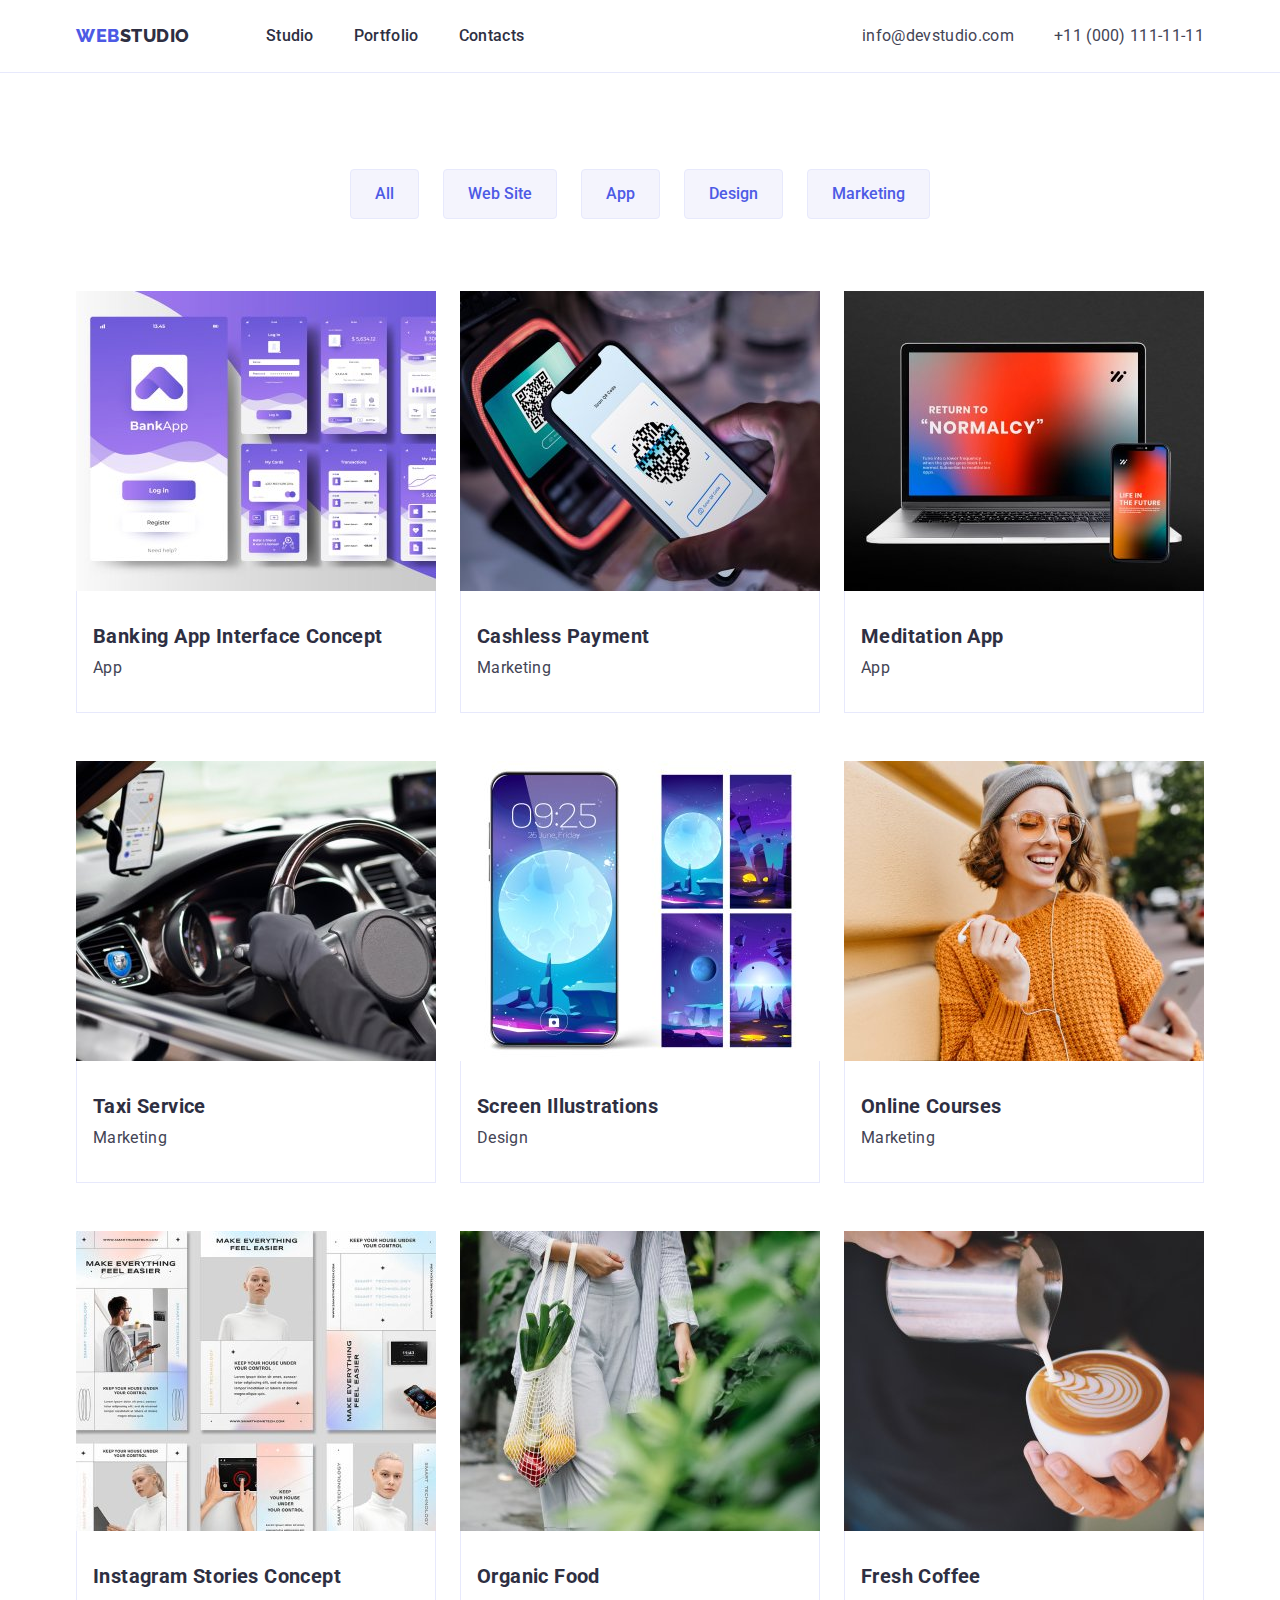
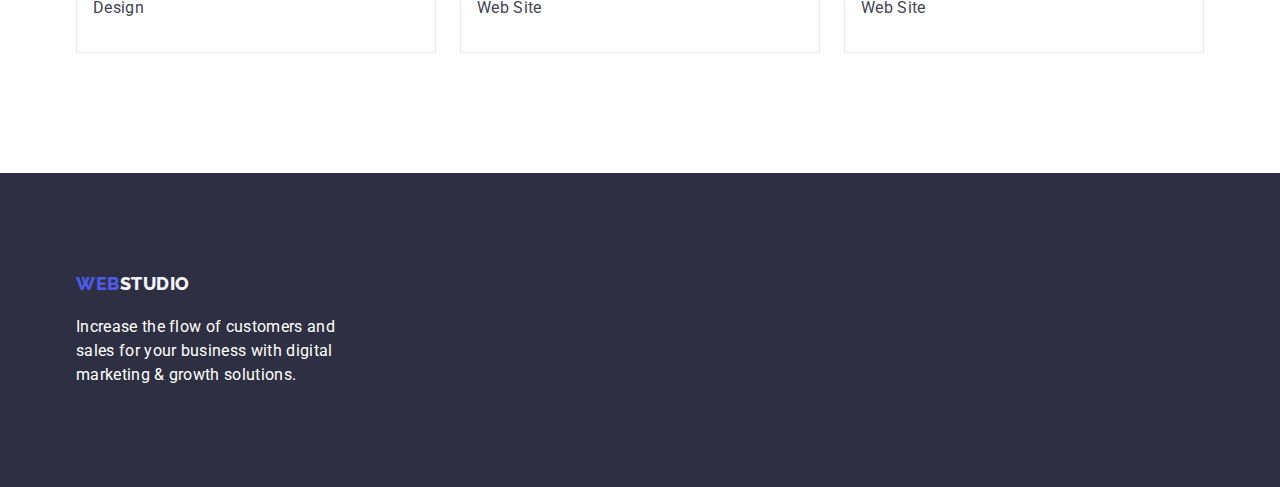
==== portfolio.html @ 06c3dc41 "init" ====
<!DOCTYPE html>
<html lang="en">
  <head>
    <meta charset="UTF-8" />
    <meta name="viewport" content="width=device-width, initial-scale=1.0" />
    <link
      rel="stylesheet"
      href="https://cdn.jsdelivr.net/npm/modern-normalize@2.0.0/modern-normalize.min.css"
    />
    <link
      href="https://fonts.googleapis.com/css2?family=Raleway:ital,wght@0,800;1,800&family=Roboto:wght@400;500;700;900&display=swap"
      rel="stylesheet"
    />
    <link rel="stylesheet" href="./css/style.css" />

    <title>Web Studio</title>
  </head>
  <body>
    <div class="page-container">
      <header class="header">
        <div class="container">
          <nav class="nav">
            <a class="logo logo_header" href="./"
              ><span class="logo_colored">Web</span>studio</a
            >
            <ul class="list">
              <li><a class="link" href="./">Studio</a></li>
              <li><a class="link" href="./portfolio.html">Portfolio</a></li>
              <li><a class="link" href="">Contacts</a></li>
            </ul>
          </nav>

          <address class="contacts">
            <ul class="list">
              <li class="contacts__item">
                <a class="link" href="mailto:info@devstudio.com"
                  >info@devstudio.com</a
                >
              </li>
              <li class="contacts__item">
                <a class="link" href="tel:+110001111111">+11 (000) 111-11-11</a>
              </li>
            </ul>
          </address>
        </div>
      </header>
      <main>
        <section class="section portfolio-page">
          <div class="container">
            <h1 class="hidden">Portfolio</h1>

            <ul class="filters">
              <li><button type="button" class="filter-btn">All</button></li>
              <li>
                <button type="button" class="filter-btn">Web Site</button>
              </li>
              <li><button type="button" class="filter-btn">App</button></li>
              <li><button type="button" class="filter-btn">Design</button></li>
              <li>
                <button type="button" class="filter-btn">Marketing</button>
              </li>
            </ul>
            <ul class="portfolio">
              <li>
                <div class="img-wrapper">
                  <img
                    src="./images/portfolio/img-1.jpg"
                    alt="Portfolio item image"
                    width="360"
                    height="300"
                  />
                </div>
                <div class="portfolio-info">
                  <h2>Banking App Interface Concept</h2>
                  <p>App</p>
                </div>
              </li>
              <li>
                <div class="img-wrapper">
                  <img
                    src="./images/portfolio/img-2.jpg"
                    alt="Portfolio item image"
                    width="360"
                    height="300"
                  />
                </div>
                <div class="portfolio-info">
                  <h2>Cashless Payment</h2>
                  <p>Marketing</p>
                </div>
              </li>
              <li>
                <div class="img-wrapper">
                  <img
                    src="./images/portfolio/img-3.jpg"
                    alt="Portfolio item image"
                    width="360"
                    height="300"
                  />
                </div>
                <div class="portfolio-info">
                  <h2>Meditation App</h2>
                  <p>App</p>
                </div>
              </li>
              <li>
                <div class="img-wrapper">
                  <img
                    src="./images/portfolio/img-4.jpg"
                    alt="Portfolio item image"
                    width="360"
                    height="300"
                  />
                </div>
                <div class="portfolio-info">
                  <h2>Taxi Service</h2>
                  <p>Marketing</p>
                </div>
              </li>
              <li>
                <div class="img-wrapper">
                  <img
                    src="./images/portfolio/img-5.jpg"
                    alt="Portfolio item image"
                    width="360"
                    height="300"
                  />
                </div>
                <div class="portfolio-info">
                  <h2>Screen Illustrations</h2>
                  <p>Design</p>
                </div>
              </li>
              <li>
                <div class="img-wrapper">
                  <img
                    src="./images/portfolio/img-6.jpg"
                    alt="Portfolio item image"
                    width="360"
                    height="300"
                  />
                </div>
                <div class="portfolio-info">
                  <h2>Online Courses</h2>
                  <p>Marketing</p>
                </div>
              </li>
              <li>
                <div class="img-wrapper">
                  <img
                    src="./images/portfolio/img-7.jpg"
                    alt="Portfolio item image"
                    width="360"
                    height="300"
                  />
                </div>
                <div class="portfolio-info">
                  <h2>Instagram Stories Concept</h2>
                  <p>Design</p>
                </div>
              </li>
              <li>
                <div class="img-wrapper">
                  <img
                    src="./images/portfolio/img-8.jpg"
                    alt="Portfolio item image"
                    width="360"
                    height="300"
                  />
                </div>
                <div class="portfolio-info">
                  <h2>Organic Food</h2>
                  <p>Web Site</p>
                </div>
              </li>
              <li>
                <div class="img-wrapper">
                  <img
                    src="./images/portfolio/img-9.jpg"
                    alt="Portfolio item image"
                    width="360"
                    height="300"
                  />
                </div>
                <div class="portfolio-info">
                  <h2>Fresh Coffee</h2>
                  <p>Web Site</p>
                </div>
              </li>
            </ul>
          </div>
        </section>
      </main>
      <footer class="footer">
        <div class="container">
          <a class="logo logo_footer" href="./"
            ><span class="logo_colored">Web</span>studio</a
          >
          <p>
            Increase the flow of customers and sales for your business with
            digital marketing & growth solutions.
          </p>
        </div>
      </footer>
    </div>
  </body>
</html>
---- css/style.css ----
:root {
  --iris: #4d5ae5;
  --ocean: #404bbf;
  --navy-blue: #2e2f42;
  --green: #31d0aa;
  --slate: #434455;
  --cloud-slate: #8e8f99;
  --cornflower: #e7e9fc;
  --cloud: #f4f4fd;
  --navy-blue-modal: #2e2f42;
  --grey: #2e2f42;
  --white: #ffffff;
  --dairy: #fcfcfc;
}
body {
  font-family: "Roboto", sans-serif;
  font-size: 16px;
  line-height: 1.5;
  color: var(--slate);
  background-color: var(--white);
  box-sizing: border-box;
  letter-spacing: 0.02em;
}
h1,
h2,
h3,
p,
ul {
  margin: 0;
}

h1 {
  font-size: 56px;
  line-height: 1.07;
  letter-spacing: 0.02em;
  color: var(--white);
}
h2 {
  font-size: 36px;
  font-weight: 700;
  line-height: 1.11;
  letter-spacing: 0.02em;
  color: var(--navy-blue);
  text-transform: capitalize;
}
h3 {
  font-size: 20px;
  font-weight: 500;
  line-height: 1.2;
  letter-spacing: 0.02em;
  text-transform: capitalize;
  color: var(--navy-blue);
}
h1,
h2 {
  text-align: center;
}
ul,
ol {
  list-style-type: none;
  padding: 0;
}
a {
  text-decoration: none;
}
img {
  display: block;
}
main {
  flex-grow: 1;
}

.hidden {
  position: absolute;
  width: 1px;
  height: 1px;
  margin: -1px;
  border: 0;
  padding: 0;
  white-space: nowrap;
  clip-path: inset(100%);
  clip: rect(0 0 0 0);
  overflow: hidden;
}
.container {
  margin-left: auto;
  margin-right: auto;
  max-width: 1158px;
  width: 100%;
  padding: 0 15px;
}
.page-container {
  min-height: 100vh;
  display: flex;
  flex-direction: column;
}
.header {
  border-bottom: 1px solid var(--cornflower);
}
.header > .container {
  display: flex;
  justify-content: space-between;
  flex-wrap: wrap;
}
.header .link {
  padding: 24px 0;
}
.section {
  padding: 120px 0;
}
.section.advantages {
  padding-bottom: 60px;
}
.section.products {
  padding-top: 60px;
}
.section.portfolio-page {
  padding: 96px 0 120px 0;
}
.logo {
  font-family: "Raleway", sans-serif;
  font-size: 18px;
  font-style: normal;
  font-weight: 800;
  line-height: 0.86;
  letter-spacing: 0.54px;
  text-transform: uppercase;
}
.logo_header {
  color: var(--navy-blue);
}
.logo_footer {
  color: var(--cloud);
}
.logo_colored {
  color: var(--iris);
}
.nav {
  display: flex;
  gap: 76px;
  align-items: center;
}
.header .list {
  display: flex;
  gap: 40px;
}
.nav .link {
  color: var(--navy-blue);
  font-weight: 500;
  position: relative;
}
.nav .link::after {
  content: '';
  border-bottom: 4px solid transparent;
  bottom: 0;
  left: 0;
  width: 100%;
  position: absolute;
  transition: .5s;
}
.nav .link:hover::after,
.nav .link:focus::after {
  border-bottom: 4px solid var(--ocean);
}
.contacts .link {
  color: var(--slate);
  font-style: normal;
}
.nav .link,
.contacts .link {
  transition: 0.5s;
  display: inline-block;
}
.link:hover,
.link:focus {
  color: var(--ocean);
}
.hero {
  background: var(--navy-blue);
  padding: 188px 0;
}
.hero .title {
  margin: 0 auto 48px auto;
  max-width: 500px;
  width: 100%;
}
.hero-button {
  background-color: var(--iris);
  transition: 0.5s;
  line-height: 56px;
  padding: 0 32px;
  color: var(--white);
  cursor: pointer;
  border: none;
  border-radius: 4px;
  box-shadow: 0px 4px 4px 0px rgba(0, 0, 0, 0.15);
  margin: 0 auto;
  display: block;
  letter-spacing: 0.04em;
}
.hero-button:hover,
.hero-button:focus {
  background-color: var(--ocean);
}
.advantages-list {
  display: flex;
  gap: 24px;
}
.advantages-list__item {
  flex-basis: 264px;
}
.advantages-title {
  margin-bottom: 8px;
}
.products-title {
  margin-bottom: 72px;
}
.product-cards {
  display: flex;
  gap: 24px;
}
.product-cards__item {
  display: block;
  max-width: 360px;
  width: 100%;
  height: auto;
}

.team {
  background-color: var(--cloud);
}
.team-title {
  margin-bottom: 72px;
}
.team-cards-info__title {
  margin-bottom: 8px;
}
.team-cards-info__title,
.team p {
  text-align: center;
}
.team-cards {
  display: flex;
  gap: 24px;
}
.team-cards__item {
  border-radius: 0px 0px 4px 4px;
  background: var(--white);
  box-shadow: 0px 1px 6px 0px rgba(46, 47, 66, 0.08),
    0px 1px 1px 0px rgba(46, 47, 66, 0.16),
    0px 2px 1px 0px rgba(46, 47, 66, 0.08);
}
.team-cards-info {
  padding: 32px 0;
}
.footer {
  background-color: var(--navy-blue);
  padding: 100px 0;
}
.footer p {
  color: var(--white);
  max-width: 264px;
  width: 100%;
  margin-top: 17.5px;
}
.filters {
  display: flex;
  justify-content: center;
  gap: 24px;
  margin-bottom: 72px;
}
.filters button {
  line-height: 48px;
  padding: 0 24px;
  background-color: var(--cloud);
  color: var(--iris);
  transition: 0.5s;
  border: none;
  color: var(--iris);
  border-radius: 4px;
  border: 1px solid var(--cornflower);
  font-weight: 500;
  cursor: pointer;
}
.filters button:hover,
.filters button:focus {
  background: var(--ocean);
  box-shadow: 0px 3px 1px 0px rgba(0, 0, 0, 0.1),
    0px 2px 1px 0px rgba(0, 0, 0, 0.08), 0px 2px 2px 0px rgba(0, 0, 0, 0.12);
  color: var(--white);
}
.portfolio {
  display: flex;
  flex-wrap: wrap;
  gap: 48px 24px;
}
.portfolio li {
  width: 360px;
  border: 1px solid var(--CORNFLOWER, #e7e9fc);
}
.portfolio-info {
  padding: 32px 0 32px 16px;
}
.portfolio-info h2 {
  font-size: 20px;
  line-height: 1.2;
  letter-spacing: 0.02em;
  text-align: left;
  margin-bottom: 8px;
}
.img-wrapper {
  width: 360px;
  height: 300px;
  position: relative;
}
.img-wrapper img {
  position: absolute;
  left: -1px;
  top: -1px;
}
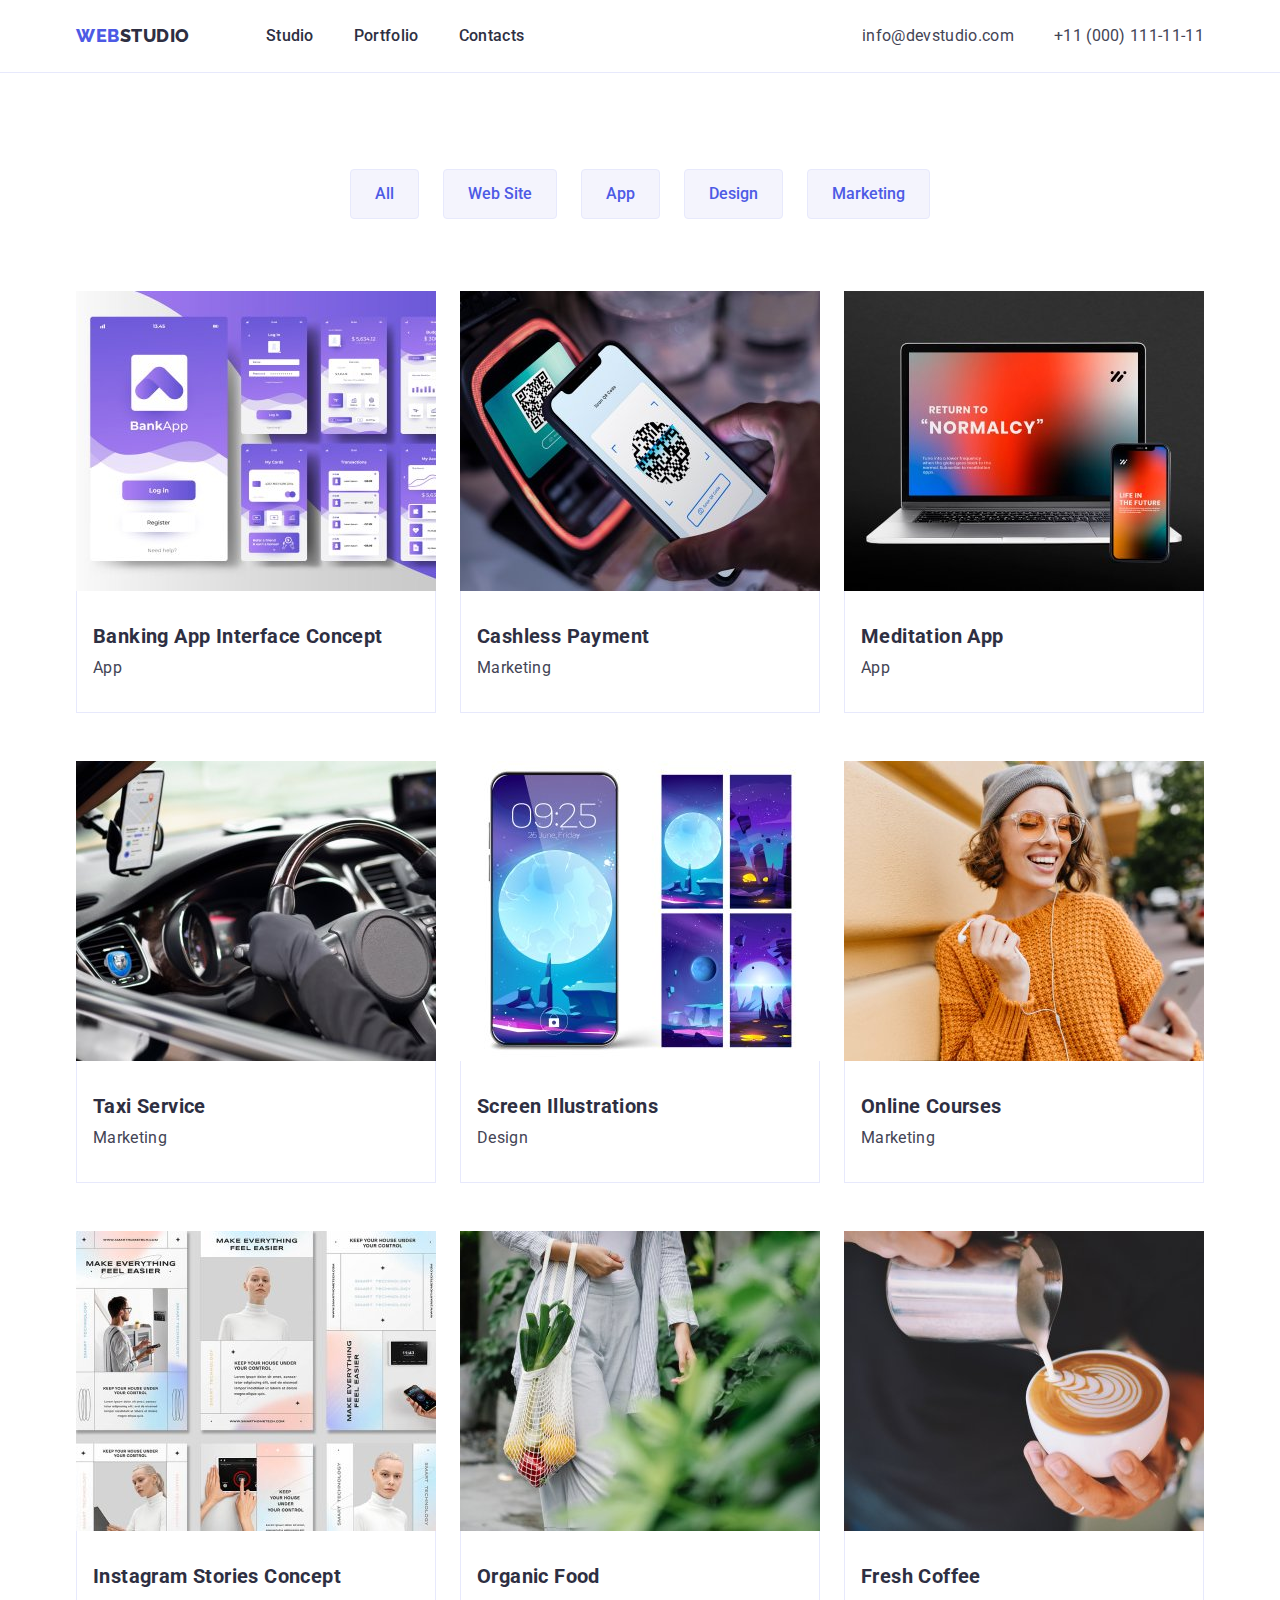
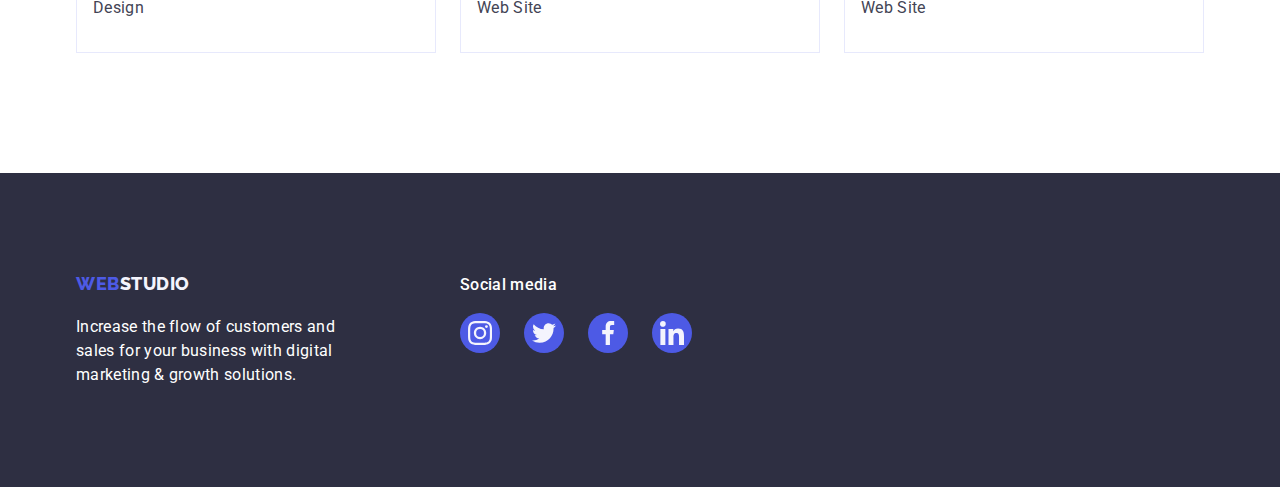
==== commit 3896a633: "almost done" ====
--- a/portfolio.html
+++ b/portfolio.html
@@ -61,7 +61,7 @@
               </li>
             </ul>
             <ul class="portfolio">
-              <li>
+              <li class="portfolio-item">
                 <div class="img-wrapper">
                   <img
                     src="./images/portfolio/img-1.jpg"
@@ -69,13 +69,20 @@
                     width="360"
                     height="300"
                   />
+                  <div class="portfolio-overlay">
+                    <p>
+                      14 Stylish and User-Friendly App Design Concepts · Task
+                      Manager App · Calorie Tracker App · Exotic Fruit Ecommerce
+                      App · Cloud Storage App
+                    </p>
+                  </div>
                 </div>
                 <div class="portfolio-info">
                   <h2>Banking App Interface Concept</h2>
                   <p>App</p>
                 </div>
               </li>
-              <li>
+              <li class="portfolio-item">
                 <div class="img-wrapper">
                   <img
                     src="./images/portfolio/img-2.jpg"
@@ -83,13 +90,20 @@
                     width="360"
                     height="300"
                   />
+                  <div class="portfolio-overlay">
+                    <p>
+                      14 Stylish and User-Friendly App Design Concepts · Task
+                      Manager App · Calorie Tracker App · Exotic Fruit Ecommerce
+                      App · Cloud Storage App
+                    </p>
+                  </div>
                 </div>
                 <div class="portfolio-info">
                   <h2>Cashless Payment</h2>
                   <p>Marketing</p>
                 </div>
               </li>
-              <li>
+              <li class="portfolio-item">
                 <div class="img-wrapper">
                   <img
                     src="./images/portfolio/img-3.jpg"
@@ -97,13 +111,20 @@
                     width="360"
                     height="300"
                   />
+                  <div class="portfolio-overlay">
+                    <p>
+                      14 Stylish and User-Friendly App Design Concepts · Task
+                      Manager App · Calorie Tracker App · Exotic Fruit Ecommerce
+                      App · Cloud Storage App
+                    </p>
+                  </div>
                 </div>
                 <div class="portfolio-info">
                   <h2>Meditation App</h2>
                   <p>App</p>
                 </div>
               </li>
-              <li>
+              <li class="portfolio-item">
                 <div class="img-wrapper">
                   <img
                     src="./images/portfolio/img-4.jpg"
@@ -111,13 +132,20 @@
                     width="360"
                     height="300"
                   />
+                  <div class="portfolio-overlay">
+                    <p>
+                      14 Stylish and User-Friendly App Design Concepts · Task
+                      Manager App · Calorie Tracker App · Exotic Fruit Ecommerce
+                      App · Cloud Storage App
+                    </p>
+                  </div>
                 </div>
                 <div class="portfolio-info">
                   <h2>Taxi Service</h2>
                   <p>Marketing</p>
                 </div>
               </li>
-              <li>
+              <li class="portfolio-item">
                 <div class="img-wrapper">
                   <img
                     src="./images/portfolio/img-5.jpg"
@@ -125,13 +153,20 @@
                     width="360"
                     height="300"
                   />
+                  <div class="portfolio-overlay">
+                    <p>
+                      14 Stylish and User-Friendly App Design Concepts · Task
+                      Manager App · Calorie Tracker App · Exotic Fruit Ecommerce
+                      App · Cloud Storage App
+                    </p>
+                  </div>
                 </div>
                 <div class="portfolio-info">
                   <h2>Screen Illustrations</h2>
                   <p>Design</p>
                 </div>
               </li>
-              <li>
+              <li class="portfolio-item">
                 <div class="img-wrapper">
                   <img
                     src="./images/portfolio/img-6.jpg"
@@ -139,13 +174,20 @@
                     width="360"
                     height="300"
                   />
+                  <div class="portfolio-overlay">
+                    <p>
+                      14 Stylish and User-Friendly App Design Concepts · Task
+                      Manager App · Calorie Tracker App · Exotic Fruit Ecommerce
+                      App · Cloud Storage App
+                    </p>
+                  </div>
                 </div>
                 <div class="portfolio-info">
                   <h2>Online Courses</h2>
                   <p>Marketing</p>
                 </div>
               </li>
-              <li>
+              <li class="portfolio-item">
                 <div class="img-wrapper">
                   <img
                     src="./images/portfolio/img-7.jpg"
@@ -153,13 +195,20 @@
                     width="360"
                     height="300"
                   />
+                  <div class="portfolio-overlay">
+                    <p>
+                      14 Stylish and User-Friendly App Design Concepts · Task
+                      Manager App · Calorie Tracker App · Exotic Fruit Ecommerce
+                      App · Cloud Storage App
+                    </p>
+                  </div>
                 </div>
                 <div class="portfolio-info">
                   <h2>Instagram Stories Concept</h2>
                   <p>Design</p>
                 </div>
               </li>
-              <li>
+              <li class="portfolio-item">
                 <div class="img-wrapper">
                   <img
                     src="./images/portfolio/img-8.jpg"
@@ -167,13 +216,20 @@
                     width="360"
                     height="300"
                   />
+                  <div class="portfolio-overlay">
+                    <p>
+                      14 Stylish and User-Friendly App Design Concepts · Task
+                      Manager App · Calorie Tracker App · Exotic Fruit Ecommerce
+                      App · Cloud Storage App
+                    </p>
+                  </div>
                 </div>
                 <div class="portfolio-info">
                   <h2>Organic Food</h2>
                   <p>Web Site</p>
                 </div>
               </li>
-              <li>
+              <li class="portfolio-item">
                 <div class="img-wrapper">
                   <img
                     src="./images/portfolio/img-9.jpg"
@@ -181,6 +237,13 @@
                     width="360"
                     height="300"
                   />
+                  <div class="portfolio-overlay">
+                    <p>
+                      14 Stylish and User-Friendly App Design Concepts · Task
+                      Manager App · Calorie Tracker App · Exotic Fruit Ecommerce
+                      App · Cloud Storage App
+                    </p>
+                  </div>
                 </div>
                 <div class="portfolio-info">
                   <h2>Fresh Coffee</h2>
@@ -192,14 +255,49 @@
         </section>
       </main>
       <footer class="footer">
-        <div class="container">
-          <a class="logo logo_footer" href="./"
-            ><span class="logo_colored">Web</span>studio</a
-          >
-          <p>
-            Increase the flow of customers and sales for your business with
-            digital marketing & growth solutions.
-          </p>
+        <div class="container footer-wrap">
+          <div>
+            <a class="logo logo_footer" href="./"
+              ><span class="logo_colored">Web</span>studio</a
+            >
+            <p class="footer-text">
+              Increase the flow of customers and sales for your business with
+              digital marketing & growth solutions.
+            </p>
+          </div>
+          <div class="footer-socials">
+            <p class="footer-socials__title">Social media</p>
+            <ul class="socials">
+              <li>
+                <a href="" class="socials__item">
+                  <svg class="socials__icon" width="24" height="24">
+                    <use href="./images/icons.svg#icon-instagram"></use>
+                  </svg>
+                </a>
+              </li>
+              <li>
+                <a href="" class="socials__item">
+                  <svg class="socials__icon" width="24" height="24">
+                    <use href="./images/icons.svg#icon-twitter"></use>
+                  </svg>
+                </a>
+              </li>
+              <li>
+                <a href="" class="socials__item">
+                  <svg class="socials__icon" width="24" height="24">
+                    <use href="./images/icons.svg#icon-facebook"></use>
+                  </svg>
+                </a>
+              </li>
+              <li>
+                <a href="" class="socials__item">
+                  <svg class="socials__icon" width="24" height="24">
+                    <use href="./images/icons.svg#icon-linkedin"></use>
+                  </svg>
+                </a>
+              </li>
+            </ul>
+          </div>
         </div>
       </footer>
     </div>
--- a/css/style.css
+++ b/css/style.css
@@ -4,7 +4,7 @@
   --navy-blue: #2e2f42;
   --green: #31d0aa;
   --slate: #434455;
-  --cloud-slate: #8e8f99;
+  --light-slate: #8e8f99;
   --cornflower: #e7e9fc;
   --cloud: #f4f4fd;
   --navy-blue-modal: #2e2f42;
@@ -212,6 +212,15 @@
 .advantages-title {
   margin-bottom: 8px;
 }
+.advantages-icon-wrap {
+  display: flex;
+  justify-content: center;
+  align-items: center;
+  background-color: var(--cloud);
+  border-radius: 4px;
+  padding: 24px;
+  margin-bottom: 8px;
+}
 .products-title {
   margin-bottom: 72px;
 }
@@ -238,6 +247,7 @@
 .team-cards-info__title,
 .team p {
   text-align: center;
+  margin-bottom: 8px;
 }
 .team-cards {
   display: flex;
@@ -251,13 +261,34 @@
     0px 2px 1px 0px rgba(46, 47, 66, 0.08);
 }
 .team-cards-info {
-  padding: 32px 0;
+  padding: 32px 16px;
+}
+.socials {
+  display: flex;
+  gap: 24px;
+}
+.socials__item {
+  width: 40px;
+  height: 40px;
+  border-radius: 50%;
+  background-color: var(--iris);
+  transition: .5s;
+  display: flex;
+  justify-content: center;
+  align-items: center;
+
+}
+.socials__item:hover, .socials__item:focus {
+  background-color: var(--green);
+}
+.socials__icon {
+  fill: var(--cloud);
 }
 .footer {
   background-color: var(--navy-blue);
   padding: 100px 0;
 }
-.footer p {
+.footer-text {
   color: var(--white);
   max-width: 264px;
   width: 100%;
@@ -318,3 +349,67 @@
   left: -1px;
   top: -1px;
 }
+.customers-title {
+  margin-bottom: 72px;
+}
+.customers-list {
+  display: flex;
+  gap: 24px;
+}
+.customers-list__item {
+  flex-basis: 168px;
+}
+
+.customers-icon-wrap {
+  display: flex;
+  justify-content: center;
+  align-items: center;
+  border: 1px solid var(--light-slate);
+  border-radius: 4px;
+  padding: 16px;
+  margin-bottom: 8px;
+  transition: .5s;
+}
+.customers-icon {
+  fill: var(--light-slate );
+  transition: .5s;
+}
+.customers-icon-wrap:hover,
+.customers-icon-wrap:focus {
+  border-color: var(--ocean);
+  cursor: pointer;
+}
+.customers-icon-wrap:hover .customers-icon {
+  fill: var(--ocean);
+}
+.footer-wrap {
+  display: flex;
+  gap: 120px;
+}
+.footer-socials__title {
+  color: var(--white);
+  font-weight: 500;
+  margin-bottom: 16px;
+}
+.portfolio-overlay {
+  position: absolute;
+  width: 100%;
+  height: 100%;
+  left: 0;
+  top: 0;
+  padding: 40px 32px;
+  background-color: var(--iris);
+  visibility: hidden;
+  opacity: 0;
+  transition: .5s;
+
+}
+.portfolio-overlay p {
+  color: var(--white);
+}
+.portfolio-item:hover .portfolio-overlay,
+.portfolio-item:focus .portfolio-overlay,
+.portfolio-overlay:focus {
+  visibility: visible;
+  opacity: 1;
+}
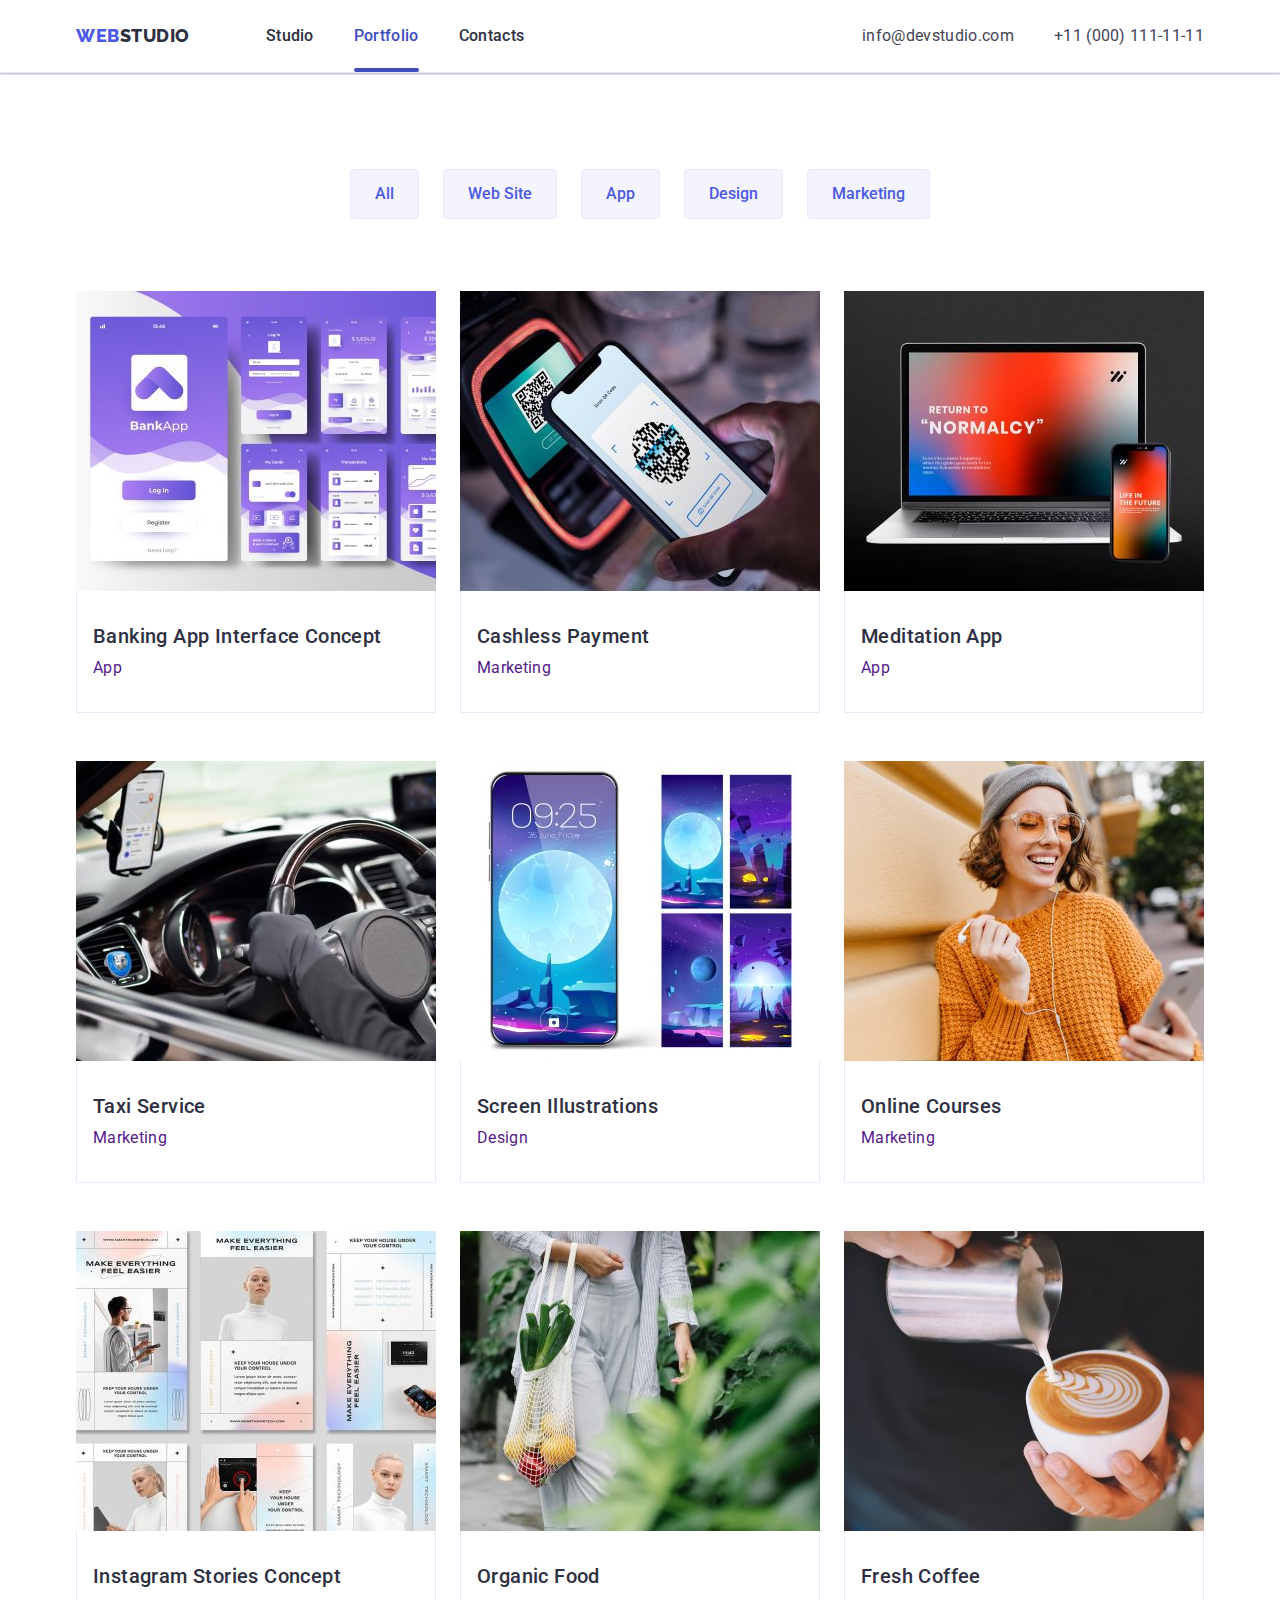
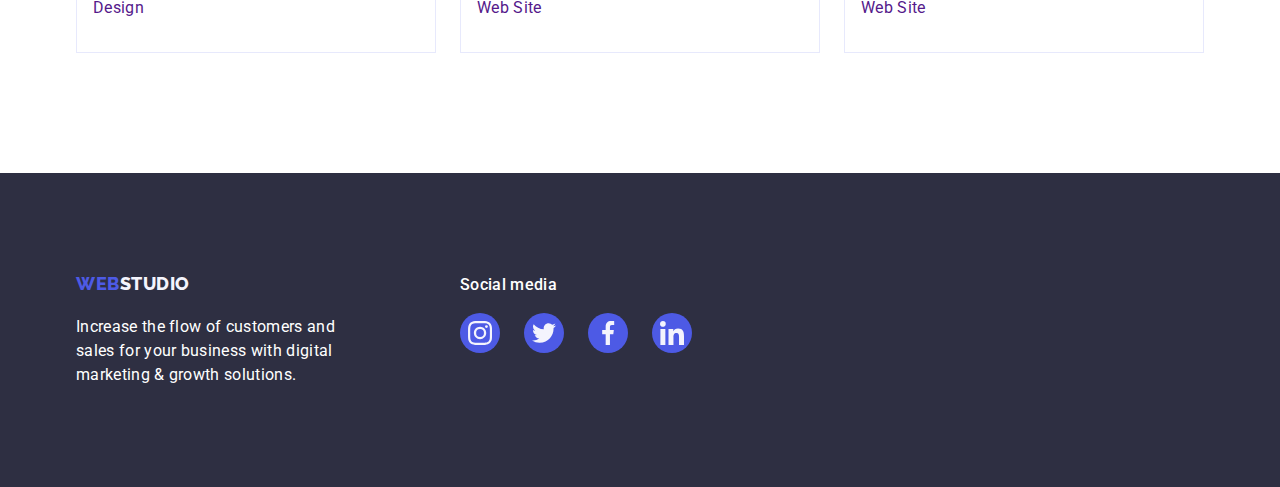
==== commit 4f0d5e82: "fix according to mentor's request" ====
--- a/portfolio.html
+++ b/portfolio.html
@@ -25,7 +25,9 @@
             >
             <ul class="list">
               <li><a class="link" href="./">Studio</a></li>
-              <li><a class="link" href="./portfolio.html">Portfolio</a></li>
+              <li>
+                <a class="link active" href="./portfolio.html">Portfolio</a>
+              </li>
               <li><a class="link" href="">Contacts</a></li>
             </ul>
           </nav>
@@ -62,193 +64,211 @@
             </ul>
             <ul class="portfolio">
               <li class="portfolio-item">
-                <div class="img-wrapper">
-                  <img
-                    src="./images/portfolio/img-1.jpg"
-                    alt="Portfolio item image"
-                    width="360"
-                    height="300"
-                  />
-                  <div class="portfolio-overlay">
-                    <p>
-                      14 Stylish and User-Friendly App Design Concepts · Task
-                      Manager App · Calorie Tracker App · Exotic Fruit Ecommerce
-                      App · Cloud Storage App
-                    </p>
-                  </div>
-                </div>
-                <div class="portfolio-info">
-                  <h2>Banking App Interface Concept</h2>
-                  <p>App</p>
-                </div>
-              </li>
-              <li class="portfolio-item">
-                <div class="img-wrapper">
-                  <img
-                    src="./images/portfolio/img-2.jpg"
-                    alt="Portfolio item image"
-                    width="360"
-                    height="300"
-                  />
-                  <div class="portfolio-overlay">
-                    <p>
-                      14 Stylish and User-Friendly App Design Concepts · Task
-                      Manager App · Calorie Tracker App · Exotic Fruit Ecommerce
-                      App · Cloud Storage App
-                    </p>
-                  </div>
-                </div>
-                <div class="portfolio-info">
-                  <h2>Cashless Payment</h2>
-                  <p>Marketing</p>
-                </div>
-              </li>
-              <li class="portfolio-item">
-                <div class="img-wrapper">
-                  <img
-                    src="./images/portfolio/img-3.jpg"
-                    alt="Portfolio item image"
-                    width="360"
-                    height="300"
-                  />
-                  <div class="portfolio-overlay">
-                    <p>
-                      14 Stylish and User-Friendly App Design Concepts · Task
-                      Manager App · Calorie Tracker App · Exotic Fruit Ecommerce
-                      App · Cloud Storage App
-                    </p>
-                  </div>
-                </div>
-                <div class="portfolio-info">
-                  <h2>Meditation App</h2>
-                  <p>App</p>
-                </div>
-              </li>
-              <li class="portfolio-item">
-                <div class="img-wrapper">
-                  <img
-                    src="./images/portfolio/img-4.jpg"
-                    alt="Portfolio item image"
-                    width="360"
-                    height="300"
-                  />
-                  <div class="portfolio-overlay">
-                    <p>
-                      14 Stylish and User-Friendly App Design Concepts · Task
-                      Manager App · Calorie Tracker App · Exotic Fruit Ecommerce
-                      App · Cloud Storage App
-                    </p>
-                  </div>
-                </div>
-                <div class="portfolio-info">
-                  <h2>Taxi Service</h2>
-                  <p>Marketing</p>
-                </div>
-              </li>
-              <li class="portfolio-item">
-                <div class="img-wrapper">
-                  <img
-                    src="./images/portfolio/img-5.jpg"
-                    alt="Portfolio item image"
-                    width="360"
-                    height="300"
-                  />
-                  <div class="portfolio-overlay">
-                    <p>
-                      14 Stylish and User-Friendly App Design Concepts · Task
-                      Manager App · Calorie Tracker App · Exotic Fruit Ecommerce
-                      App · Cloud Storage App
-                    </p>
-                  </div>
-                </div>
-                <div class="portfolio-info">
-                  <h2>Screen Illustrations</h2>
-                  <p>Design</p>
-                </div>
-              </li>
-              <li class="portfolio-item">
-                <div class="img-wrapper">
-                  <img
-                    src="./images/portfolio/img-6.jpg"
-                    alt="Portfolio item image"
-                    width="360"
-                    height="300"
-                  />
-                  <div class="portfolio-overlay">
-                    <p>
-                      14 Stylish and User-Friendly App Design Concepts · Task
-                      Manager App · Calorie Tracker App · Exotic Fruit Ecommerce
-                      App · Cloud Storage App
-                    </p>
-                  </div>
-                </div>
-                <div class="portfolio-info">
-                  <h2>Online Courses</h2>
-                  <p>Marketing</p>
-                </div>
-              </li>
-              <li class="portfolio-item">
-                <div class="img-wrapper">
-                  <img
-                    src="./images/portfolio/img-7.jpg"
-                    alt="Portfolio item image"
-                    width="360"
-                    height="300"
-                  />
-                  <div class="portfolio-overlay">
-                    <p>
-                      14 Stylish and User-Friendly App Design Concepts · Task
-                      Manager App · Calorie Tracker App · Exotic Fruit Ecommerce
-                      App · Cloud Storage App
-                    </p>
-                  </div>
-                </div>
-                <div class="portfolio-info">
-                  <h2>Instagram Stories Concept</h2>
-                  <p>Design</p>
-                </div>
-              </li>
-              <li class="portfolio-item">
-                <div class="img-wrapper">
-                  <img
-                    src="./images/portfolio/img-8.jpg"
-                    alt="Portfolio item image"
-                    width="360"
-                    height="300"
-                  />
-                  <div class="portfolio-overlay">
-                    <p>
-                      14 Stylish and User-Friendly App Design Concepts · Task
-                      Manager App · Calorie Tracker App · Exotic Fruit Ecommerce
-                      App · Cloud Storage App
-                    </p>
-                  </div>
-                </div>
-                <div class="portfolio-info">
-                  <h2>Organic Food</h2>
-                  <p>Web Site</p>
-                </div>
-              </li>
-              <li class="portfolio-item">
-                <div class="img-wrapper">
-                  <img
-                    src="./images/portfolio/img-9.jpg"
-                    alt="Portfolio item image"
-                    width="360"
-                    height="300"
-                  />
-                  <div class="portfolio-overlay">
-                    <p>
-                      14 Stylish and User-Friendly App Design Concepts · Task
-                      Manager App · Calorie Tracker App · Exotic Fruit Ecommerce
-                      App · Cloud Storage App
-                    </p>
-                  </div>
-                </div>
-                <div class="portfolio-info">
-                  <h2>Fresh Coffee</h2>
-                  <p>Web Site</p>
-                </div>
+                <a href="">
+                  <div class="img-wrapper">
+                    <img
+                      src="./images/portfolio/img-1.jpg"
+                      alt="Portfolio item image"
+                      width="360"
+                      height="300"
+                    />
+                    <div class="portfolio-overlay">
+                      <p>
+                        14 Stylish and User-Friendly App Design Concepts · Task
+                        Manager App · Calorie Tracker App · Exotic Fruit
+                        Ecommerce App · Cloud Storage App
+                      </p>
+                    </div>
+                  </div>
+                  <div class="portfolio-info">
+                    <h2>Banking App Interface Concept</h2>
+                    <p>App</p>
+                  </div>
+                </a>
+              </li>
+              <li class="portfolio-item">
+                <a href="">
+                  <div class="img-wrapper">
+                    <img
+                      src="./images/portfolio/img-2.jpg"
+                      alt="Portfolio item image"
+                      width="360"
+                      height="300"
+                    />
+                    <div class="portfolio-overlay">
+                      <p>
+                        14 Stylish and User-Friendly App Design Concepts · Task
+                        Manager App · Calorie Tracker App · Exotic Fruit
+                        Ecommerce App · Cloud Storage App
+                      </p>
+                    </div>
+                  </div>
+                  <div class="portfolio-info">
+                    <h2>Cashless Payment</h2>
+                    <p>Marketing</p>
+                  </div>
+                </a>
+              </li>
+              <li class="portfolio-item">
+                <a href="">
+                  <div class="img-wrapper">
+                    <img
+                      src="./images/portfolio/img-3.jpg"
+                      alt="Portfolio item image"
+                      width="360"
+                      height="300"
+                    />
+                    <div class="portfolio-overlay">
+                      <p>
+                        14 Stylish and User-Friendly App Design Concepts · Task
+                        Manager App · Calorie Tracker App · Exotic Fruit
+                        Ecommerce App · Cloud Storage App
+                      </p>
+                    </div>
+                  </div>
+                  <div class="portfolio-info">
+                    <h2>Meditation App</h2>
+                    <p>App</p>
+                  </div>
+                </a>
+              </li>
+              <li class="portfolio-item">
+                <a href="">
+                  <div class="img-wrapper">
+                    <img
+                      src="./images/portfolio/img-4.jpg"
+                      alt="Portfolio item image"
+                      width="360"
+                      height="300"
+                    />
+                    <div class="portfolio-overlay">
+                      <p>
+                        14 Stylish and User-Friendly App Design Concepts · Task
+                        Manager App · Calorie Tracker App · Exotic Fruit
+                        Ecommerce App · Cloud Storage App
+                      </p>
+                    </div>
+                  </div>
+                  <div class="portfolio-info">
+                    <h2>Taxi Service</h2>
+                    <p>Marketing</p>
+                  </div>
+                </a>
+              </li>
+              <li class="portfolio-item">
+                <a href="">
+                  <div class="img-wrapper">
+                    <img
+                      src="./images/portfolio/img-5.jpg"
+                      alt="Portfolio item image"
+                      width="360"
+                      height="300"
+                    />
+                    <div class="portfolio-overlay">
+                      <p>
+                        14 Stylish and User-Friendly App Design Concepts · Task
+                        Manager App · Calorie Tracker App · Exotic Fruit
+                        Ecommerce App · Cloud Storage App
+                      </p>
+                    </div>
+                  </div>
+                  <div class="portfolio-info">
+                    <h2>Screen Illustrations</h2>
+                    <p>Design</p>
+                  </div>
+                </a>
+              </li>
+              <li class="portfolio-item">
+                <a href="">
+                  <div class="img-wrapper">
+                    <img
+                      src="./images/portfolio/img-6.jpg"
+                      alt="Portfolio item image"
+                      width="360"
+                      height="300"
+                    />
+                    <div class="portfolio-overlay">
+                      <p>
+                        14 Stylish and User-Friendly App Design Concepts · Task
+                        Manager App · Calorie Tracker App · Exotic Fruit
+                        Ecommerce App · Cloud Storage App
+                      </p>
+                    </div>
+                  </div>
+                  <div class="portfolio-info">
+                    <h2>Online Courses</h2>
+                    <p>Marketing</p>
+                  </div>
+                </a>
+              </li>
+              <li class="portfolio-item">
+                <a href="">
+                  <div class="img-wrapper">
+                    <img
+                      src="./images/portfolio/img-7.jpg"
+                      alt="Portfolio item image"
+                      width="360"
+                      height="300"
+                    />
+                    <div class="portfolio-overlay">
+                      <p>
+                        14 Stylish and User-Friendly App Design Concepts · Task
+                        Manager App · Calorie Tracker App · Exotic Fruit
+                        Ecommerce App · Cloud Storage App
+                      </p>
+                    </div>
+                  </div>
+                  <div class="portfolio-info">
+                    <h2>Instagram Stories Concept</h2>
+                    <p>Design</p>
+                  </div>
+                </a>
+              </li>
+              <li class="portfolio-item">
+                <a href="">
+                  <div class="img-wrapper">
+                    <img
+                      src="./images/portfolio/img-8.jpg"
+                      alt="Portfolio item image"
+                      width="360"
+                      height="300"
+                    />
+                    <div class="portfolio-overlay">
+                      <p>
+                        14 Stylish and User-Friendly App Design Concepts · Task
+                        Manager App · Calorie Tracker App · Exotic Fruit
+                        Ecommerce App · Cloud Storage App
+                      </p>
+                    </div>
+                  </div>
+                  <div class="portfolio-info">
+                    <h2>Organic Food</h2>
+                    <p>Web Site</p>
+                  </div>
+                </a>
+              </li>
+              <li class="portfolio-item">
+                <a href="">
+                  <div class="img-wrapper">
+                    <img
+                      src="./images/portfolio/img-9.jpg"
+                      alt="Portfolio item image"
+                      width="360"
+                      height="300"
+                    />
+                    <div class="portfolio-overlay">
+                      <p>
+                        14 Stylish and User-Friendly App Design Concepts · Task
+                        Manager App · Calorie Tracker App · Exotic Fruit
+                        Ecommerce App · Cloud Storage App
+                      </p>
+                    </div>
+                  </div>
+                  <div class="portfolio-info">
+                    <h2>Fresh Coffee</h2>
+                    <p>Web Site</p>
+                  </div>
+                </a>
               </li>
             </ul>
           </div>
--- a/css/style.css
+++ b/css/style.css
@@ -7,8 +7,8 @@
   --light-slate: #8e8f99;
   --cornflower: #e7e9fc;
   --cloud: #f4f4fd;
-  --navy-blue-modal: #2e2f42;
-  --grey: #2e2f42;
+  --navy-blue-modal: rgba(46, 47, 66, 0.4);
+  --grey: rgba(46, 47, 66, 0.7);
   --white: #ffffff;
   --dairy: #fcfcfc;
 }
@@ -96,6 +96,9 @@
 }
 .header {
   border-bottom: 1px solid var(--cornflower);
+  box-shadow: 0px 2px 1px 0px rgba(46, 47, 66, 0.08),
+    0px 1px 1px 0px rgba(46, 47, 66, 0.16),
+    0px 1px 6px 0px rgba(46, 47, 66, 0.08);
 }
 .header > .container {
   display: flex;
@@ -117,6 +120,7 @@
 .section.portfolio-page {
   padding: 96px 0 120px 0;
 }
+
 .logo {
   font-family: "Raleway", sans-serif;
   font-size: 18px;
@@ -150,13 +154,20 @@
   position: relative;
 }
 .nav .link::after {
-  content: '';
+  content: "";
   border-bottom: 4px solid transparent;
   bottom: 0;
   left: 0;
   width: 100%;
   position: absolute;
-  transition: .5s;
+  transition: 0.25s;
+  border-radius: 2px;
+}
+.nav .link.active {
+  color: var(--ocean);
+}
+.nav .link.active::after {
+  border-bottom: 4px solid var(--ocean);
 }
 .nav .link:hover::after,
 .nav .link:focus::after {
@@ -168,7 +179,7 @@
 }
 .nav .link,
 .contacts .link {
-  transition: 0.5s;
+  transition: 0.25s;
   display: inline-block;
 }
 .link:hover,
@@ -176,8 +187,16 @@
   color: var(--ocean);
 }
 .hero {
-  background: var(--navy-blue);
+  background: rgba(var(--grey));
+  background-image: linear-gradient(var(--grey), var(--grey)),
+    url("../images/people-office.jpg");
+  max-width: 1440px;
+  width: 100%;
+  background-repeat: no-repeat;
+  background-position: top center;
+  background-size: cover;
   padding: 188px 0;
+  margin: 0 auto;
 }
 .hero .title {
   margin: 0 auto 48px auto;
@@ -186,7 +205,7 @@
 }
 .hero-button {
   background-color: var(--iris);
-  transition: 0.5s;
+  transition: 0.25s;
   line-height: 56px;
   padding: 0 32px;
   color: var(--white);
@@ -218,7 +237,7 @@
   align-items: center;
   background-color: var(--cloud);
   border-radius: 4px;
-  padding: 24px;
+  height: 112px;
   margin-bottom: 8px;
 }
 .products-title {
@@ -272,14 +291,18 @@
   height: 40px;
   border-radius: 50%;
   background-color: var(--iris);
-  transition: .5s;
+  transition: 0.25s;
   display: flex;
   justify-content: center;
   align-items: center;
-
-}
-.socials__item:hover, .socials__item:focus {
+}
+.socials__item:hover,
+.socials__item:focus {
   background-color: var(--green);
+}
+.team-cards-info .socials__item:hover,
+.team-cards-info .socials__item:focus {
+  background-color: var(--ocean);
 }
 .socials__icon {
   fill: var(--cloud);
@@ -305,7 +328,7 @@
   padding: 0 24px;
   background-color: var(--cloud);
   color: var(--iris);
-  transition: 0.5s;
+  transition: 0.25s;
   border: none;
   color: var(--iris);
   border-radius: 4px;
@@ -338,6 +361,7 @@
   letter-spacing: 0.02em;
   text-align: left;
   margin-bottom: 8px;
+  font-weight: 500;
 }
 .img-wrapper {
   width: 360px;
@@ -360,26 +384,28 @@
   flex-basis: 168px;
 }
 
-.customers-icon-wrap {
+.customers-list__item .link {
   display: flex;
   justify-content: center;
   align-items: center;
   border: 1px solid var(--light-slate);
   border-radius: 4px;
   padding: 16px;
-  margin-bottom: 8px;
-  transition: .5s;
+  transition: 0.25s;
+  width: 100%;
+  height: 100%;
 }
 .customers-icon {
-  fill: var(--light-slate );
-  transition: .5s;
-}
-.customers-icon-wrap:hover,
-.customers-icon-wrap:focus {
+  fill: var(--light-slate);
+  transition: 0.25s;
+}
+.customers-list__item .link:hover,
+.customers-list__item .link:focus {
   border-color: var(--ocean);
   cursor: pointer;
 }
-.customers-icon-wrap:hover .customers-icon {
+.customers-list__item .link:hover .customers-icon,
+.customers-list__item .link:focus .customers-icon {
   fill: var(--ocean);
 }
 .footer-wrap {
@@ -401,15 +427,83 @@
   background-color: var(--iris);
   visibility: hidden;
   opacity: 0;
-  transition: .5s;
-
+  transition: 0.25s;
 }
 .portfolio-overlay p {
   color: var(--white);
 }
-.portfolio-item:hover .portfolio-overlay,
-.portfolio-item:focus .portfolio-overlay,
+.portfolio-item a {
+  display: block;
+}
+.portfolio-item a:hover .portfolio-overlay,
+.portfolio-item a:focus .portfolio-overlay,
 .portfolio-overlay:focus {
   visibility: visible;
   opacity: 1;
 }
+.portfolio-item a:hover {
+  box-shadow: 0px 1px 6px 0px rgba(46, 47, 66, 0.08),
+    0px 1px 1px 0px rgba(46, 47, 66, 0.16),
+    0px 2px 1px 0px rgba(46, 47, 66, 0.08);
+}
+.backdrop {
+  position: fixed;
+  left: 0;
+  top: 0;
+  width: 100%;
+  height: 100%;
+  background-color: var(--navy-blue-modal);
+  display: flex;
+  justify-content: center;
+  align-items: center;
+  opacity: 1;
+  visibility: visible;
+  transition: 0.25s;
+  transition-property: opacity, visibility;
+}
+.modal {
+  max-width: 408px;
+  width: 100%;
+  max-height: 584px;
+  height: 100%;
+  background-color: var(--dairy);
+  box-shadow: 0px 1px 1px 0px rgba(0, 0, 0, 0.14),
+    0px 1px 3px 0px rgba(0, 0, 0, 0.12), 0px 2px 1px 0px rgba(0, 0, 0, 0.2);
+  border-radius: 4px;
+  position: absolute;
+  padding: 24px;
+}
+.modal-btn {
+  width: 24px;
+  height: 24px;
+  border-radius: 50%;
+  background-color: var(--cornflower);
+  border: none;
+  position: absolute;
+  top: 24px;
+  right: 24px;
+  cursor: pointer;
+  transition: 0.25s;
+  border: 1px solid rgba(0, 0, 0, 0.1);
+  display: flex;
+  justify-content: center;
+  align-items: center;
+}
+.modal-btn:hover,
+.modal-btn:focus {
+  background-color: var(--ocean);
+  border: 1px solid var(--ocean);
+}
+.modal-btn-icon {
+  fill: var(--navy-blue);
+  transition: 0.25s;
+}
+.modal-btn:hover .modal-btn-icon,
+.modal-btn:focus .modal-btn-icon {
+  fill: var(--white);
+}
+.backdrop.is-hidden {
+  opacity: 0;
+  visibility: hidden;
+  pointer-events: none;
+}
